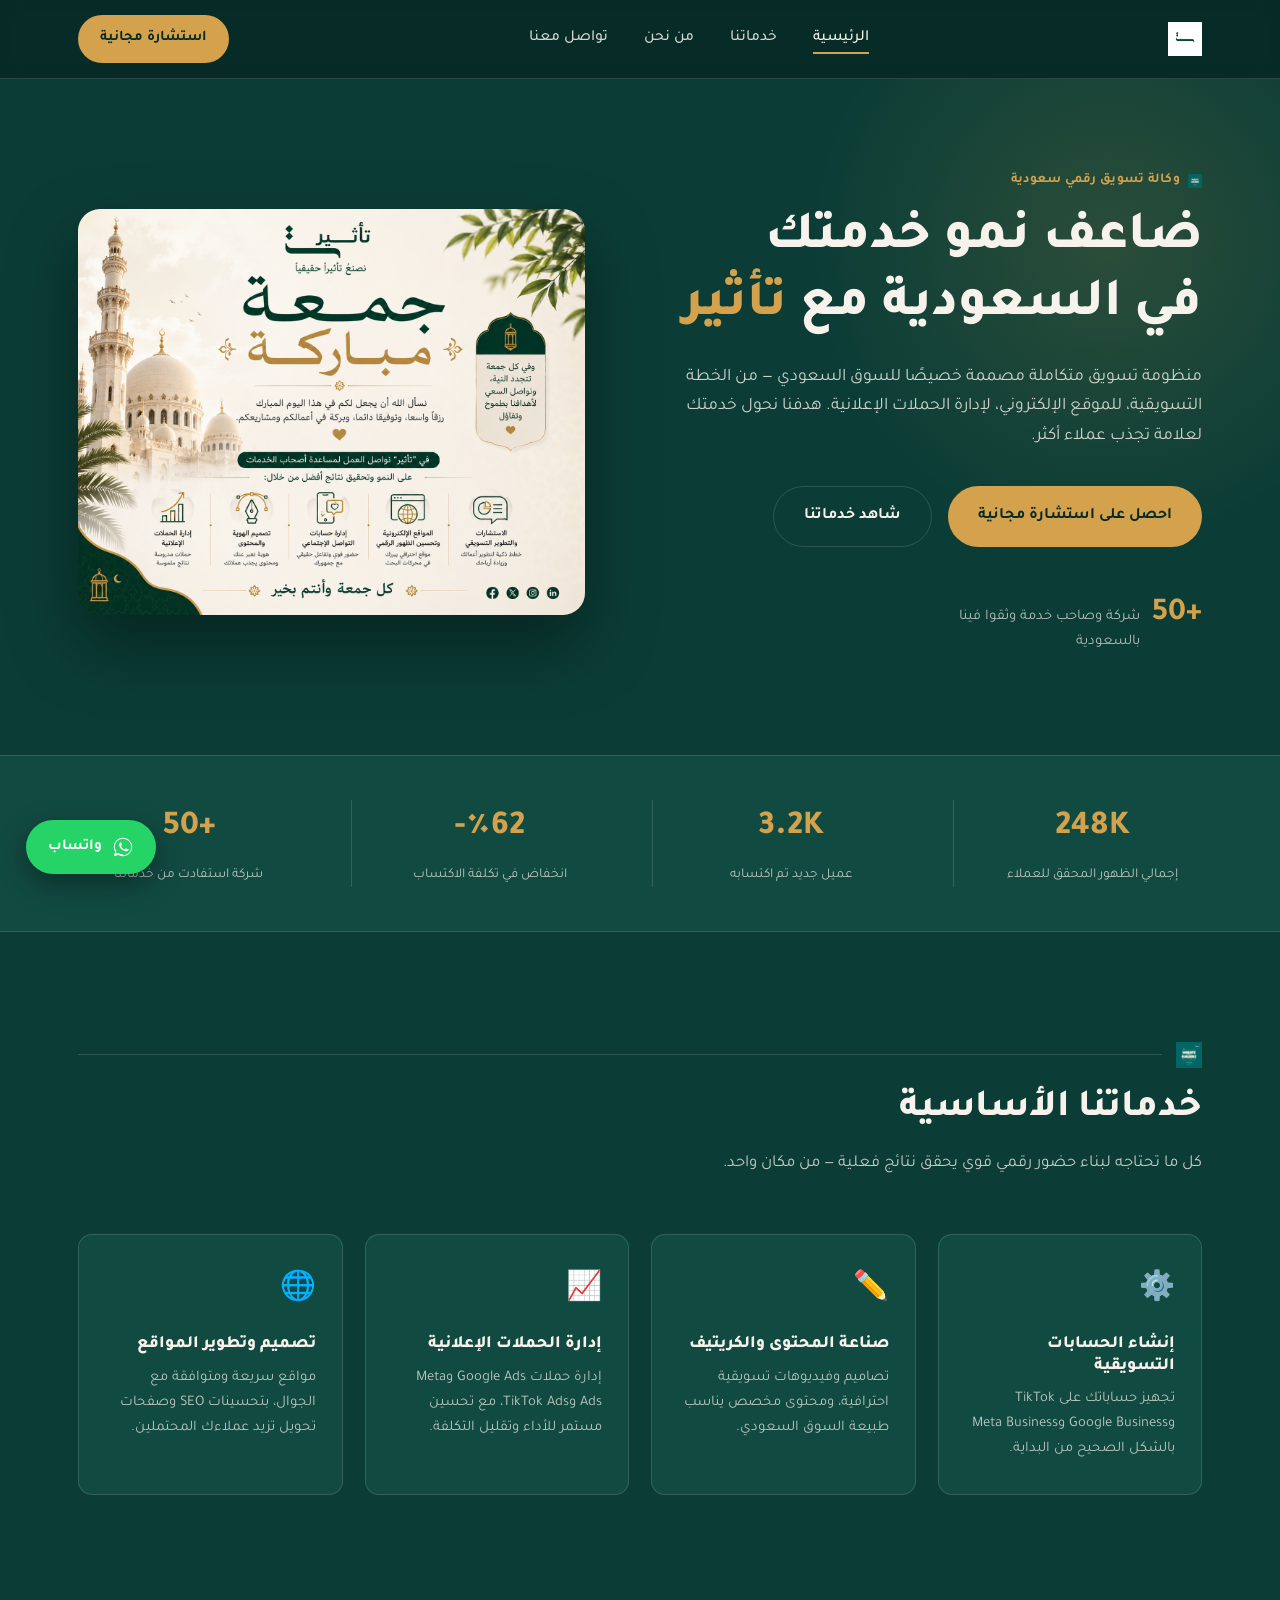
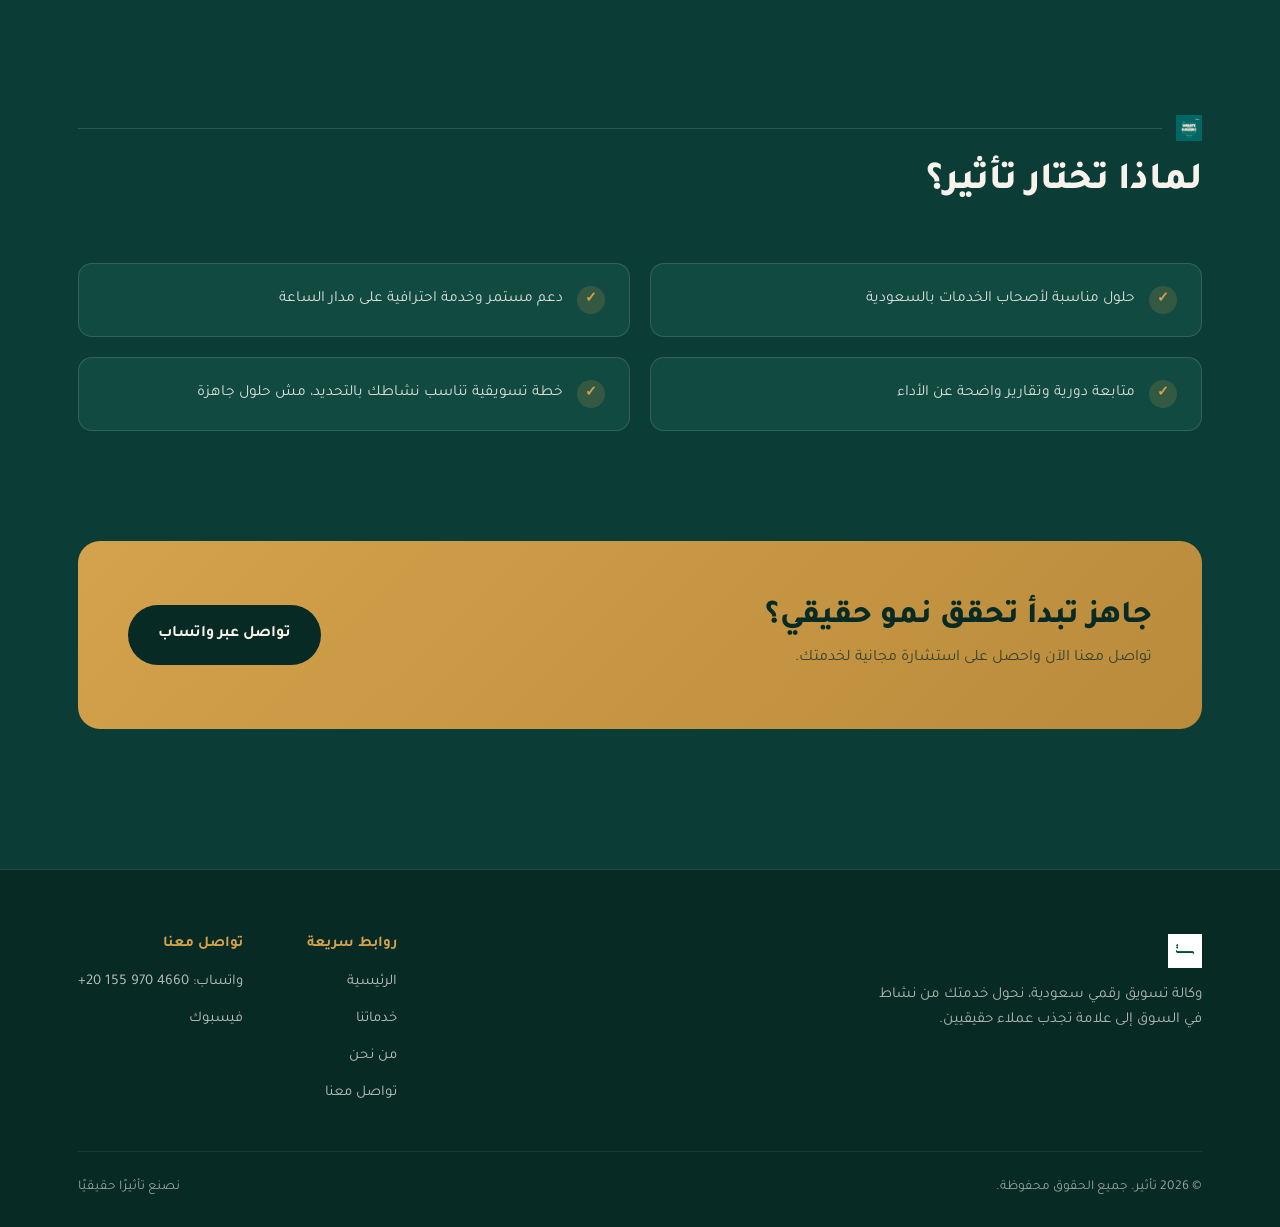
==== index.html @ dce008f6 "Initial website" ====
<!DOCTYPE html>
<html lang="ar" dir="rtl">
<head>
<meta charset="UTF-8">
<meta name="viewport" content="width=device-width, initial-scale=1.0">
<title>تأثير | وكالة تسويق رقمي في السعودية</title>
<meta name="description" content="تأثير وكالة تسويق رقمي ساعدت أكثر من 50 شركة في السعودية على الوصول لعملاء جدد وتحقيق نمو حقيقي من خلال التسويق الرقمي.">
<link rel="stylesheet" href="css/style.css">
<link rel="stylesheet" href="css/home.css">
</head>
<body>

<header class="site-header">
  <div class="wrap">
    <a href="index.html" class="brand">
      <img src="images/logo.png" alt="تأثير">
    </a>
    <nav class="main-nav">
      <ul>
        <li><a href="index.html" class="active">الرئيسية</a></li>
        <li><a href="services.html">خدماتنا</a></li>
        <li><a href="about.html">من نحن</a></li>
        <li><a href="contact.html">تواصل معنا</a></li>
      </ul>
    </nav>
    <a href="https://wa.me/201559704660" class="nav-cta" target="_blank" rel="noopener">
      استشارة مجانية
    </a>
    <button class="nav-toggle" aria-label="فتح القائمة">☰</button>
  </div>
</header>

<!-- ===================== HERO ===================== -->
<section class="hero">
  <div class="wrap hero-grid">
    <div class="hero-copy">
      <div class="eyebrow">
        <img src="images/mark.png" class="mark" alt="">
        وكالة تسويق رقمي سعودية
      </div>
      <h1>ضاعف نمو خدمتك<br>في السعودية مع <span class="accent">تأثير</span></h1>
      <p class="hero-sub">
        منظومة تسويق متكاملة مصممة خصيصًا للسوق السعودي — من الخطة التسويقية، للموقع الإلكتروني، لإدارة الحملات الإعلانية. هدفنا نحول خدمتك لعلامة تجذب عملاء أكثر.
      </p>
      <div class="hero-actions">
        <a href="https://wa.me/201559704660" class="btn btn-primary" target="_blank" rel="noopener">
          احصل على استشارة مجانية
        </a>
        <a href="services.html" class="btn btn-ghost">شاهد خدماتنا</a>
      </div>
      <div class="hero-trust">
        <strong>+50</strong>
        <span>شركة وصاحب خدمة وثقوا فينا بالسعودية</span>
      </div>
    </div>
    <div class="hero-visual">
      <img src="images/hero.png" alt="نتائج حملات تأثير التسويقية">
    </div>
  </div>
</section>

<!-- ===================== STATS STRIP ===================== -->
<section class="stats-strip">
  <div class="wrap stats-grid">
    <div class="stat">
      <span class="stat-num">248K</span>
      <span class="stat-label">إجمالي الظهور المحقق للعملاء</span>
    </div>
    <div class="stat">
      <span class="stat-num">3.2K</span>
      <span class="stat-label">عميل جديد تم اكتسابه</span>
    </div>
    <div class="stat">
      <span class="stat-num">٪62-</span>
      <span class="stat-label">انخفاض في تكلفة الاكتساب</span>
    </div>
    <div class="stat">
      <span class="stat-num">+50</span>
      <span class="stat-label">شركة استفادت من خدماتنا</span>
    </div>
  </div>
</section>

<!-- ===================== SERVICES ===================== -->
<section class="section services-section">
  <div class="wrap">
    <div class="mark-divider">
      <img src="images/mark.png" class="mark-icon" alt="">
      <span class="line"></span>
    </div>
    <div class="section-head">
      <h2>خدماتنا الأساسية</h2>
      <p>كل ما تحتاجه لبناء حضور رقمي قوي يحقق نتائج فعلية — من مكان واحد.</p>
    </div>

    <div class="services-grid">
      <article class="service-card">
        <div class="service-icon">⚙️</div>
        <h3>إنشاء الحسابات التسويقية</h3>
        <p>تجهيز حساباتك على TikTok وGoogle Business وMeta Business بالشكل الصحيح من البداية.</p>
      </article>

      <article class="service-card">
        <div class="service-icon">✏️</div>
        <h3>صناعة المحتوى والكريتيف</h3>
        <p>تصاميم وفيديوهات تسويقية احترافية، ومحتوى مخصص يناسب طبيعة السوق السعودي.</p>
      </article>

      <article class="service-card">
        <div class="service-icon">📈</div>
        <h3>إدارة الحملات الإعلانية</h3>
        <p>إدارة حملات Google Ads وMeta Ads وTikTok Ads، مع تحسين مستمر للأداء وتقليل التكلفة.</p>
      </article>

      <article class="service-card">
        <div class="service-icon">🌐</div>
        <h3>تصميم وتطوير المواقع</h3>
        <p>مواقع سريعة ومتوافقة مع الجوال، بتحسينات SEO وصفحات تحويل تزيد عملاءك المحتملين.</p>
      </article>
    </div>
  </div>
</section>

<!-- ===================== WHY US ===================== -->
<section class="section why-section">
  <div class="wrap">
    <div class="mark-divider">
      <img src="images/mark.png" class="mark-icon" alt="">
      <span class="line"></span>
    </div>
    <div class="section-head">
      <h2>لماذا تختار تأثير؟</h2>
    </div>
    <div class="why-grid">
      <div class="why-item">
        <span class="why-check">✓</span>
        <p>حلول مناسبة لأصحاب الخدمات بالسعودية</p>
      </div>
      <div class="why-item">
        <span class="why-check">✓</span>
        <p>دعم مستمر وخدمة احترافية على مدار الساعة</p>
      </div>
      <div class="why-item">
        <span class="why-check">✓</span>
        <p>متابعة دورية وتقارير واضحة عن الأداء</p>
      </div>
      <div class="why-item">
        <span class="why-check">✓</span>
        <p>خطة تسويقية تناسب نشاطك بالتحديد، مش حلول جاهزة</p>
      </div>
    </div>
  </div>
</section>

<!-- ===================== CTA BAND ===================== -->
<section class="cta-band">
  <div class="wrap cta-band-inner">
    <div>
      <h2>جاهز تبدأ تحقق نمو حقيقي؟</h2>
      <p>تواصل معنا الآن واحصل على استشارة مجانية لخدمتك.</p>
    </div>
    <a href="https://wa.me/201559704660" class="btn btn-primary" target="_blank" rel="noopener">
      تواصل عبر واتساب
    </a>
  </div>
</section>

<footer class="site-footer">
  <div class="wrap">
    <div class="footer-top">
      <div class="footer-brand">
        <a href="index.html" class="brand"><img src="images/logo.png" alt="تأثير"></a>
        <p>وكالة تسويق رقمي سعودية، نحول خدمتك من نشاط في السوق إلى علامة تجذب عملاء حقيقيين.</p>
      </div>
      <div class="footer-links">
        <div class="footer-col">
          <h4>روابط سريعة</h4>
          <ul>
            <li><a href="index.html">الرئيسية</a></li>
            <li><a href="services.html">خدماتنا</a></li>
            <li><a href="about.html">من نحن</a></li>
            <li><a href="contact.html">تواصل معنا</a></li>
          </ul>
        </div>
        <div class="footer-col">
          <h4>تواصل معنا</h4>
          <ul>
            <li><a href="https://wa.me/201559704660" target="_blank" rel="noopener">واتساب: 4660 970 155 20+</a></li>
            <li><a href="https://www.facebook.com/taathier4marketing" target="_blank" rel="noopener">فيسبوك</a></li>
          </ul>
        </div>
      </div>
    </div>
    <div class="footer-bottom">
      <span>© 2026 تأثير. جميع الحقوق محفوظة.</span>
      <span>نصنع تأثيرًا حقيقيًا</span>
    </div>
  </div>
</footer>

<a href="https://wa.me/201559704660" class="wa-float" target="_blank" rel="noopener" aria-label="تواصل عبر واتساب">
  <svg viewBox="0 0 24 24" fill="currentColor"><path d="M17.5 14.4c-.3-.1-1.7-.8-1.9-.9-.3-.1-.4-.1-.6.1-.2.3-.7.9-.8 1-.2.2-.3.2-.5.1-.3-.1-1.2-.4-2.2-1.3-.8-.7-1.4-1.6-1.6-1.9-.2-.3 0-.5.1-.6.1-.1.3-.3.4-.5.1-.1.2-.3.3-.4.1-.2 0-.3 0-.5C11 9.3 10.5 8 10.3 7.6c-.2-.4-.4-.4-.6-.4h-.5c-.2 0-.5.1-.7.3-.2.3-.9.9-.9 2.1 0 1.2.9 2.4 1 2.6.1.2 1.8 2.8 4.4 3.8.6.3 1.1.4 1.5.5.6.2 1.2.2 1.6.1.5-.1 1.7-.7 1.9-1.3.2-.6.2-1.1.2-1.2-.1-.1-.2-.2-.5-.3z"/><path d="M12 2C6.5 2 2 6.5 2 12c0 1.9.5 3.6 1.4 5.2L2 22l4.9-1.3c1.5.8 3.2 1.3 5.1 1.3 5.5 0 10-4.5 10-10S17.5 2 12 2zm0 18c-1.7 0-3.3-.5-4.6-1.3l-.3-.2-3.3.9.9-3.2-.2-.3C3.6 14.6 3 13.3 3 12c0-5 4-9 9-9s9 4 9 9-4 9-9 9z"/></svg>
  واتساب
</a>

<script src="js/main.js"></script>
</body>
</html>
---- css/style.css ----
/* ==========================================================================
   تأثير — Design Tokens
   ========================================================================== */

@import url('https://fonts.googleapis.com/css2?family=Tajawal:wght@400;500;700;800&family=Markazi+Text:wght@500;700&display=swap');

:root {
  /* Color */
  --teal-deep:   #0B3D36;   /* primary background */
  --teal-black:  #082A25;   /* deepest contrast / footer */
  --teal-mid:    #114A41;   /* card surface on dark */
  --cream:       #F0E6D8;   /* light surface, logo card */
  --cream-text:  #F7F3EC;   /* body text on dark */
  --gold:        #D4A24C;   /* accent, CTAs, highlights */
  --gold-dim:    #B98B3B;   /* gold hover/active */
  --ink:         #0B3D36;   /* body text on light */
  --line:        rgba(247, 243, 236, 0.14);

  /* Type */
  --font-display: 'Tajawal', sans-serif;
  --font-body: 'Tajawal', sans-serif;

  /* Layout */
  --max-w: 1180px;
  --radius: 14px;
  --radius-lg: 22px;
}

* { box-sizing: border-box; }

html {
  scroll-behavior: smooth;
}

@media (prefers-reduced-motion: reduce) {
  html { scroll-behavior: auto; }
  * { animation-duration: 0.01ms !important; animation-iteration-count: 1 !important; transition-duration: 0.01ms !important; }
}

body {
  margin: 0;
  font-family: var(--font-body);
  background: var(--teal-deep);
  color: var(--cream-text);
  direction: rtl;
  text-align: right;
  line-height: 1.7;
  -webkit-font-smoothing: antialiased;
}

img { max-width: 100%; display: block; }
a { color: inherit; text-decoration: none; }
ul { margin: 0; padding: 0; list-style: none; }

:focus-visible {
  outline: 2px solid var(--gold);
  outline-offset: 3px;
}

.wrap {
  max-width: var(--max-w);
  margin: 0 auto;
  padding: 0 28px;
}

h1, h2, h3, h4 {
  font-family: var(--font-display);
  font-weight: 800;
  margin: 0;
  line-height: 1.25;
}

p { margin: 0; }

.eyebrow {
  display: inline-flex;
  align-items: center;
  gap: 8px;
  font-size: 0.85rem;
  font-weight: 700;
  color: var(--gold);
  letter-spacing: 0.02em;
  margin-bottom: 14px;
}

.eyebrow .mark { width: 14px; height: 14px; opacity: 0.9; }

/* ==========================================================================
   Brand mark motif — used as recurring divider / accent (from logo)
   ========================================================================== */

.mark-divider {
  display: flex;
  align-items: center;
  gap: 14px;
  margin: 0 0 18px;
}

.mark-divider .mark-icon {
  width: 26px;
  height: auto;
  flex-shrink: 0;
}

.mark-divider .line {
  flex: 1;
  height: 1px;
  background: var(--line);
}

/* ==========================================================================
   Header / Nav
   ========================================================================== */

.site-header {
  position: sticky;
  top: 0;
  z-index: 100;
  background: rgba(8, 42, 37, 0.92);
  backdrop-filter: blur(10px);
  border-bottom: 1px solid var(--line);
}

.site-header .wrap {
  display: flex;
  align-items: center;
  justify-content: space-between;
  height: 78px;
}

.brand {
  display: flex;
  align-items: center;
  gap: 10px;
  font-weight: 800;
  font-size: 1.15rem;
}

.brand img { height: 34px; width: auto; }

.main-nav ul {
  display: flex;
  align-items: center;
  gap: 36px;
}

.main-nav a {
  font-weight: 500;
  font-size: 0.97rem;
  color: var(--cream-text);
  opacity: 0.85;
  transition: opacity 0.2s ease;
  position: relative;
  padding: 6px 0;
}

.main-nav a:hover { opacity: 1; }

.main-nav a.active { opacity: 1; }
.main-nav a.active::after {
  content: '';
  position: absolute;
  bottom: -2px;
  right: 0;
  left: 0;
  height: 2px;
  background: var(--gold);
}

.nav-cta {
  display: inline-flex;
  align-items: center;
  gap: 8px;
  background: var(--gold);
  color: var(--teal-black);
  font-weight: 700;
  font-size: 0.92rem;
  padding: 11px 22px;
  border-radius: 100px;
  transition: background 0.2s ease, transform 0.2s ease;
}

.nav-cta:hover { background: var(--cream); transform: translateY(-1px); }

.nav-toggle {
  display: none;
  background: none;
  border: none;
  color: var(--cream-text);
  font-size: 1.6rem;
  cursor: pointer;
}

/* ==========================================================================
   Buttons
   ========================================================================== */

.btn {
  display: inline-flex;
  align-items: center;
  gap: 10px;
  font-weight: 700;
  font-size: 1rem;
  padding: 16px 30px;
  border-radius: 100px;
  transition: background 0.2s ease, transform 0.2s ease, box-shadow 0.2s ease;
  border: none;
  cursor: pointer;
}

.btn-primary {
  background: var(--gold);
  color: var(--teal-black);
}
.btn-primary:hover {
  background: var(--cream);
  transform: translateY(-2px);
  box-shadow: 0 12px 28px rgba(212, 162, 76, 0.25);
}

.btn-ghost {
  background: transparent;
  color: var(--cream-text);
  border: 1.5px solid var(--line);
}
.btn-ghost:hover {
  border-color: var(--gold);
  color: var(--gold);
}

/* ==========================================================================
   Footer
   ========================================================================== */

.site-footer {
  background: var(--teal-black);
  border-top: 1px solid var(--line);
  padding: 64px 0 28px;
  margin-top: 140px;
}

.footer-top {
  display: flex;
  justify-content: space-between;
  gap: 48px;
  padding-bottom: 44px;
  flex-wrap: wrap;
}

.footer-brand { max-width: 340px; }
.footer-brand .brand { margin-bottom: 14px; }
.footer-brand p { opacity: 0.7; font-size: 0.95rem; }

.footer-links {
  display: flex;
  gap: 64px;
  flex-wrap: wrap;
}

.footer-col h4 {
  font-size: 0.95rem;
  color: var(--gold);
  margin-bottom: 16px;
  font-weight: 700;
}

.footer-col ul { display: flex; flex-direction: column; gap: 10px; }
.footer-col a { opacity: 0.75; font-size: 0.93rem; transition: opacity 0.2s; }
.footer-col a:hover { opacity: 1; color: var(--gold); }

.footer-bottom {
  border-top: 1px solid var(--line);
  padding-top: 24px;
  display: flex;
  justify-content: space-between;
  align-items: center;
  flex-wrap: wrap;
  gap: 12px;
  font-size: 0.85rem;
  opacity: 0.6;
}

/* ==========================================================================
   WhatsApp Floating Button
   ========================================================================== */

.wa-float {
  position: fixed;
  bottom: 26px;
  left: 26px;
  z-index: 200;
  display: flex;
  align-items: center;
  gap: 10px;
  background: #25D366;
  color: #fff;
  padding: 14px 22px;
  border-radius: 100px;
  font-weight: 700;
  font-size: 0.95rem;
  box-shadow: 0 10px 28px rgba(0,0,0,0.35);
  transition: transform 0.2s ease;
}
.wa-float:hover { transform: translateY(-3px); }
.wa-float svg { width: 22px; height: 22px; flex-shrink: 0; }

/* ==========================================================================
   Section utility
   ========================================================================== */

.section {
  padding: 110px 0;
}

.section-head {
  max-width: 640px;
  margin-bottom: 56px;
}

.section-head h2 {
  font-size: clamp(1.8rem, 3vw, 2.5rem);
  margin-bottom: 16px;
}

.section-head p {
  font-size: 1.05rem;
  opacity: 0.78;
}

@media (max-width: 880px) {
  .main-nav { display: none; }
  .main-nav.open {
    display: block;
    position: absolute;
    top: 78px;
    right: 0;
    left: 0;
    background: var(--teal-black);
    border-bottom: 1px solid var(--line);
    padding: 20px 28px 28px;
  }
  .main-nav.open ul { flex-direction: column; align-items: flex-start; gap: 18px; }
  .nav-toggle { display: block; }
  .nav-cta { display: none; }
  .section { padding: 72px 0; }
  .footer-top { flex-direction: column; }
}
---- css/home.css ----
/* ==========================================================================
   Homepage
   ========================================================================== */

.hero {
  position: relative;
  padding: 90px 0 100px;
  overflow: hidden;
}

.hero::before {
  content: '';
  position: absolute;
  inset: -20% -10% auto auto;
  width: 600px;
  height: 600px;
  background: radial-gradient(circle, rgba(212,162,76,0.16) 0%, transparent 70%);
  pointer-events: none;
}

.hero-grid {
  display: grid;
  grid-template-columns: 1.05fr 0.95fr;
  gap: 56px;
  align-items: center;
  position: relative;
}

.hero-copy h1 {
  font-size: clamp(2.3rem, 4.2vw, 3.4rem);
  margin-bottom: 22px;
}

.hero-copy h1 .accent { color: var(--gold); }

.hero-sub {
  font-size: 1.1rem;
  opacity: 0.82;
  max-width: 540px;
  margin-bottom: 34px;
}

.hero-actions {
  display: flex;
  gap: 16px;
  flex-wrap: wrap;
  margin-bottom: 40px;
}

.hero-trust {
  display: flex;
  align-items: baseline;
  gap: 12px;
}

.hero-trust strong {
  font-family: var(--font-display);
  font-size: 2rem;
  color: var(--gold);
}

.hero-trust span {
  font-size: 0.92rem;
  opacity: 0.7;
  max-width: 220px;
}

.hero-visual {
  position: relative;
}

.hero-visual img {
  border-radius: var(--radius-lg);
  box-shadow: 0 30px 70px rgba(0,0,0,0.4);
}

/* ===================== Stats Strip ===================== */

.stats-strip {
  background: var(--teal-mid);
  border-top: 1px solid var(--line);
  border-bottom: 1px solid var(--line);
}

.stats-grid {
  display: grid;
  grid-template-columns: repeat(4, 1fr);
  gap: 24px;
  padding: 44px 0;
}

.stat {
  display: flex;
  flex-direction: column;
  gap: 6px;
  text-align: center;
  border-left: 1px solid var(--line);
}

.stat:last-child { border-left: none; }

.stat-num {
  font-family: var(--font-display);
  font-weight: 800;
  font-size: 2.1rem;
  color: var(--gold);
}

.stat-label {
  font-size: 0.85rem;
  opacity: 0.72;
  padding: 0 12px;
}

/* ===================== Services ===================== */

.services-grid {
  display: grid;
  grid-template-columns: repeat(4, 1fr);
  gap: 22px;
}

.service-card {
  background: var(--teal-mid);
  border: 1px solid var(--line);
  border-radius: var(--radius);
  padding: 32px 26px;
  transition: transform 0.25s ease, border-color 0.25s ease;
}

.service-card:hover {
  transform: translateY(-6px);
  border-color: var(--gold);
}

.service-icon {
  font-size: 1.8rem;
  margin-bottom: 18px;
}

.service-card h3 {
  font-size: 1.08rem;
  margin-bottom: 10px;
}

.service-card p {
  font-size: 0.92rem;
  opacity: 0.72;
}

/* ===================== Why Us ===================== */

.why-grid {
  display: grid;
  grid-template-columns: repeat(2, 1fr);
  gap: 20px;
}

.why-item {
  display: flex;
  align-items: flex-start;
  gap: 14px;
  background: var(--teal-mid);
  border: 1px solid var(--line);
  border-radius: var(--radius);
  padding: 22px 24px;
}

.why-check {
  flex-shrink: 0;
  width: 28px;
  height: 28px;
  border-radius: 50%;
  background: rgba(212,162,76,0.18);
  color: var(--gold);
  display: flex;
  align-items: center;
  justify-content: center;
  font-weight: 700;
  font-size: 0.9rem;
}

.why-item p { font-size: 0.97rem; opacity: 0.88; }

/* ===================== CTA Band ===================== */

.cta-band {
  background: linear-gradient(135deg, var(--gold) 0%, var(--gold-dim) 100%);
  border-radius: var(--radius-lg);
  margin: 0 28px;
  max-width: calc(var(--max-w) - 56px);
  margin-inline: auto;
}

.cta-band-inner {
  display: flex;
  align-items: center;
  justify-content: space-between;
  gap: 30px;
  padding: 56px 50px;
  flex-wrap: wrap;
}

.cta-band-inner h2 {
  color: var(--teal-black);
  font-size: clamp(1.5rem, 2.5vw, 2rem);
  margin-bottom: 8px;
}

.cta-band-inner p {
  color: var(--teal-black);
  opacity: 0.75;
  font-size: 1rem;
}

.cta-band .btn-primary {
  background: var(--teal-black);
  color: var(--cream-text);
  flex-shrink: 0;
}
.cta-band .btn-primary:hover {
  background: var(--teal-deep);
  box-shadow: 0 12px 28px rgba(8,42,37,0.3);
}

@media (max-width: 980px) {
  .hero-grid { grid-template-columns: 1fr; }
  .hero-visual { order: -1; }
  .stats-grid { grid-template-columns: repeat(2, 1fr); }
  .stat:nth-child(2) { border-left: none; }
  .services-grid { grid-template-columns: repeat(2, 1fr); }
  .why-grid { grid-template-columns: 1fr; }
  .cta-band-inner { flex-direction: column; text-align: center; padding: 44px 28px; }
}

@media (max-width: 560px) {
  .services-grid { grid-template-columns: 1fr; }
  .stats-grid { grid-template-columns: repeat(2, 1fr); }
}
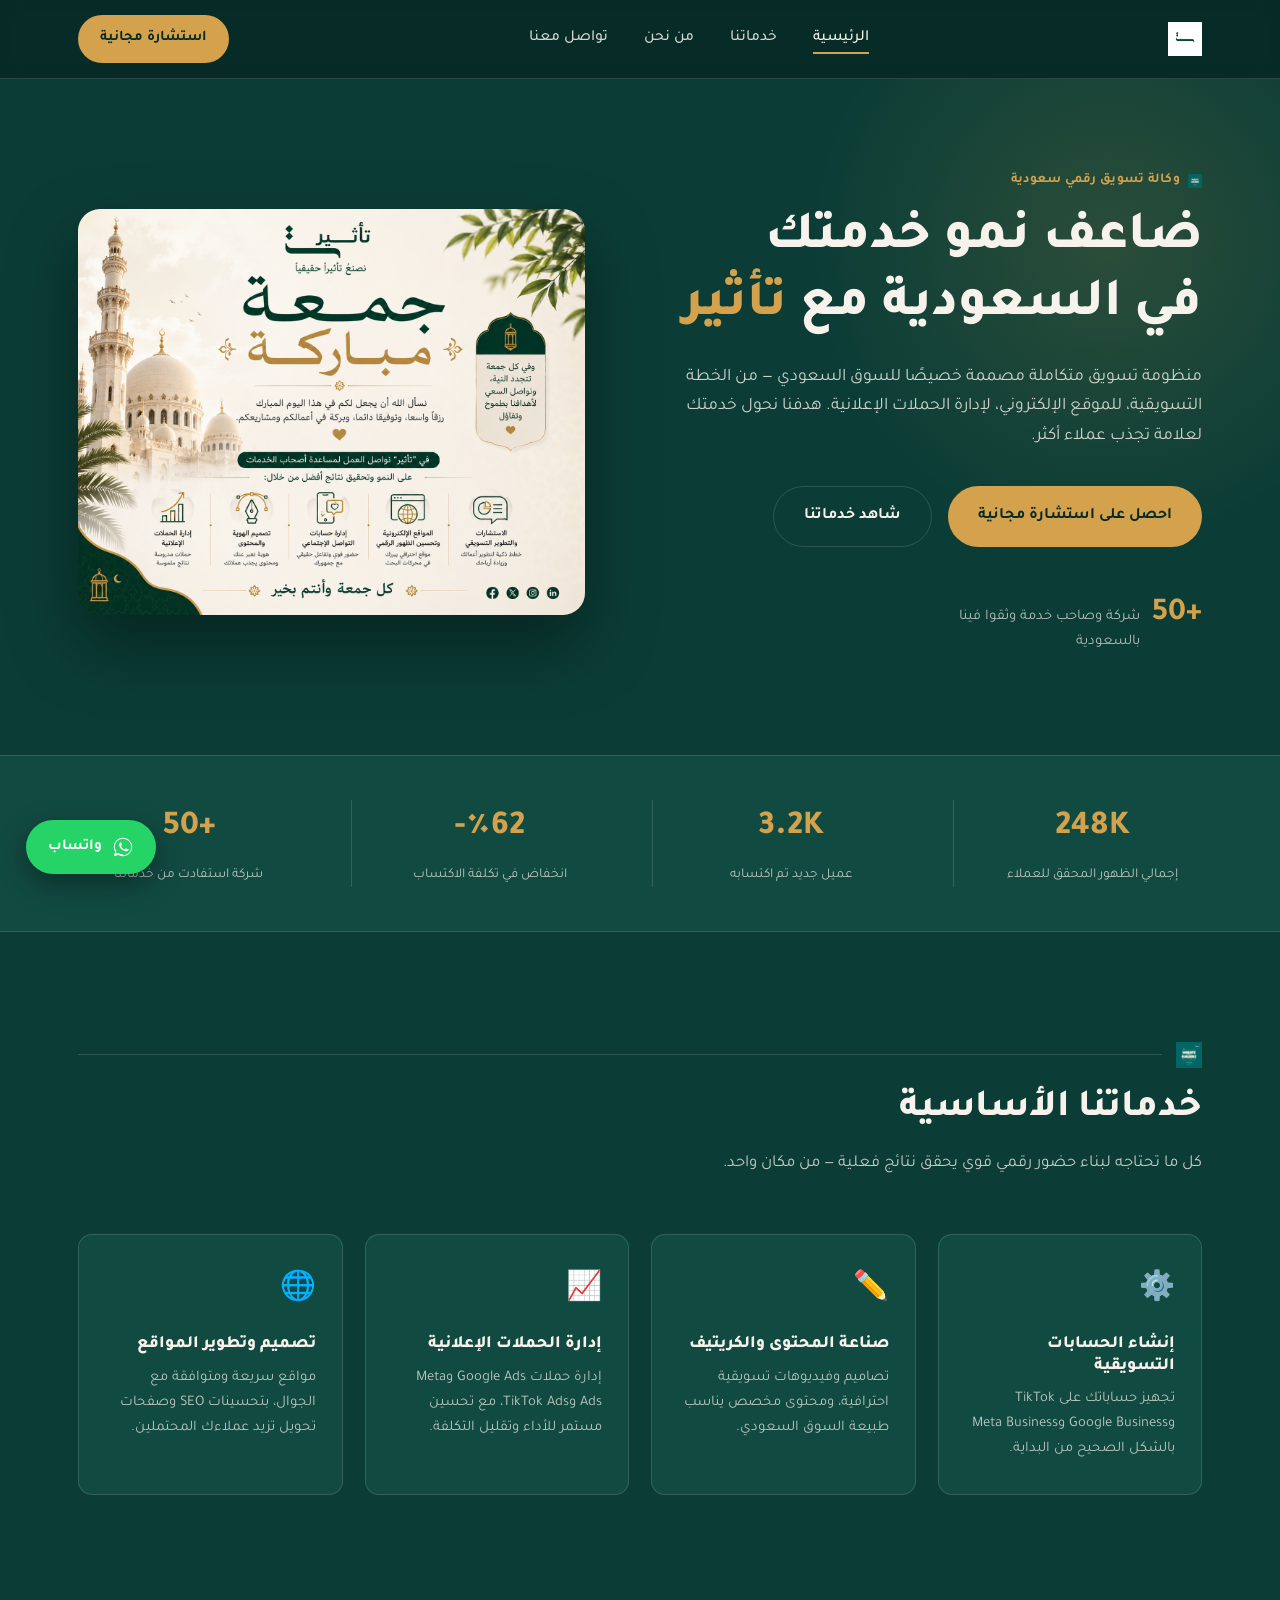
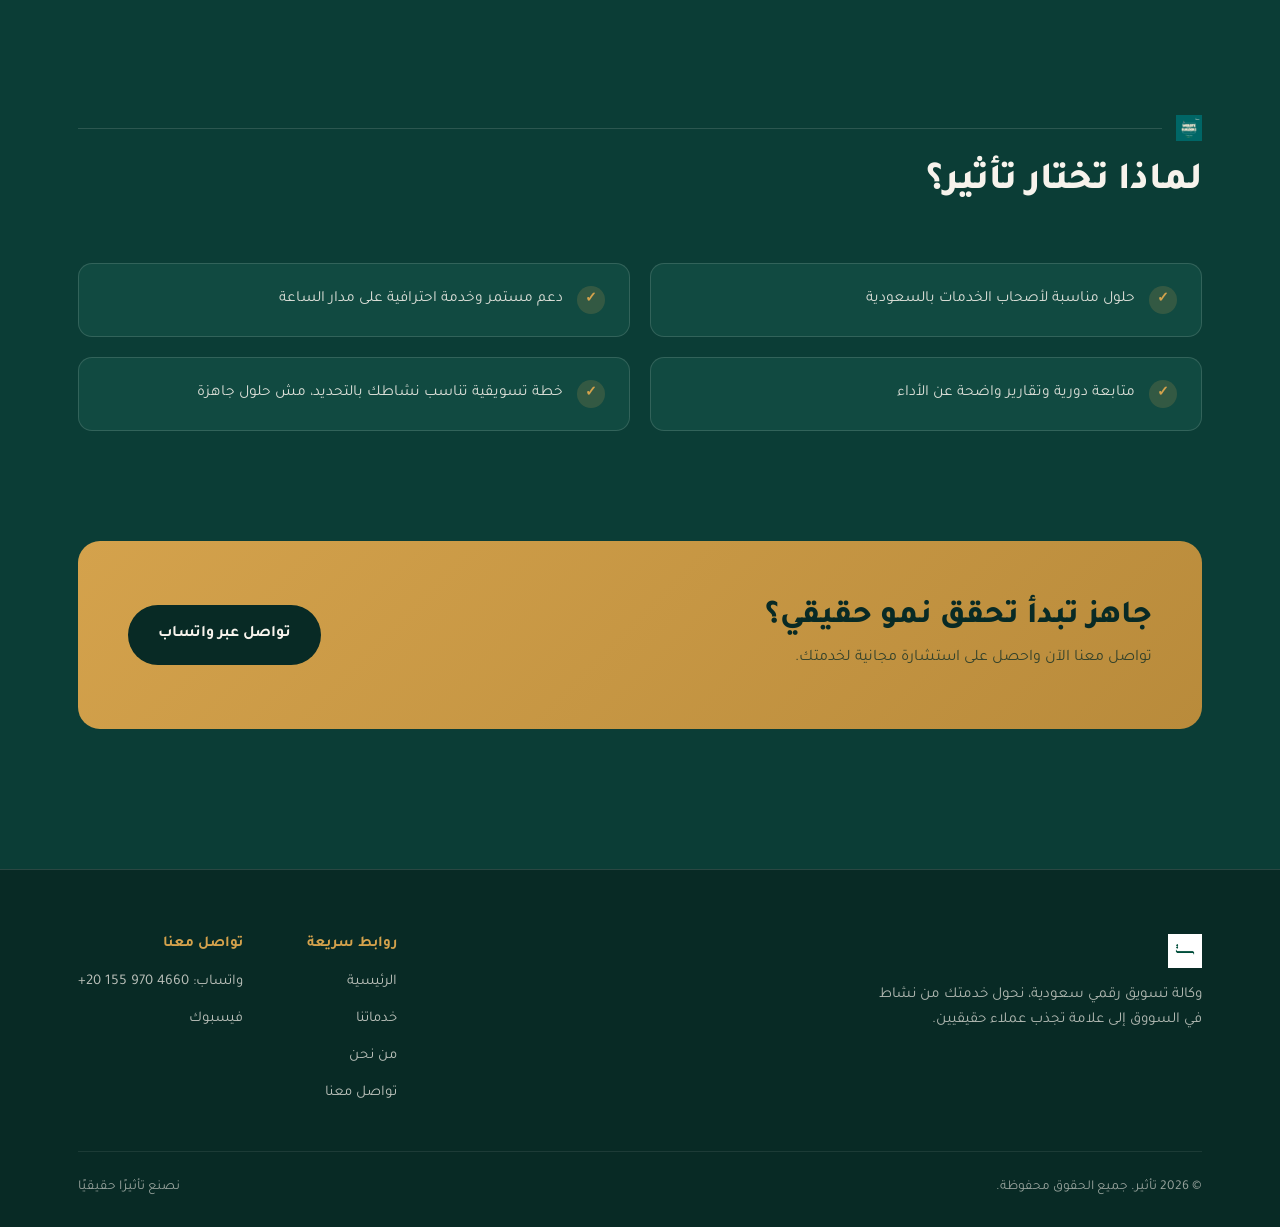
==== commit d835f52e: "." ====
--- a/index.html
+++ b/index.html
@@ -170,7 +170,7 @@
     <div class="footer-top">
       <div class="footer-brand">
         <a href="index.html" class="brand"><img src="images/logo.png" alt="تأثير"></a>
-        <p>وكالة تسويق رقمي سعودية، نحول خدمتك من نشاط في السوق إلى علامة تجذب عملاء حقيقيين.</p>
+        <p>وكالة تسويق رقمي سعودية، نحول خدمتك من نشاط في السووق إلى علامة تجذب عملاء حقيقيين.</p>
       </div>
       <div class="footer-links">
         <div class="footer-col">
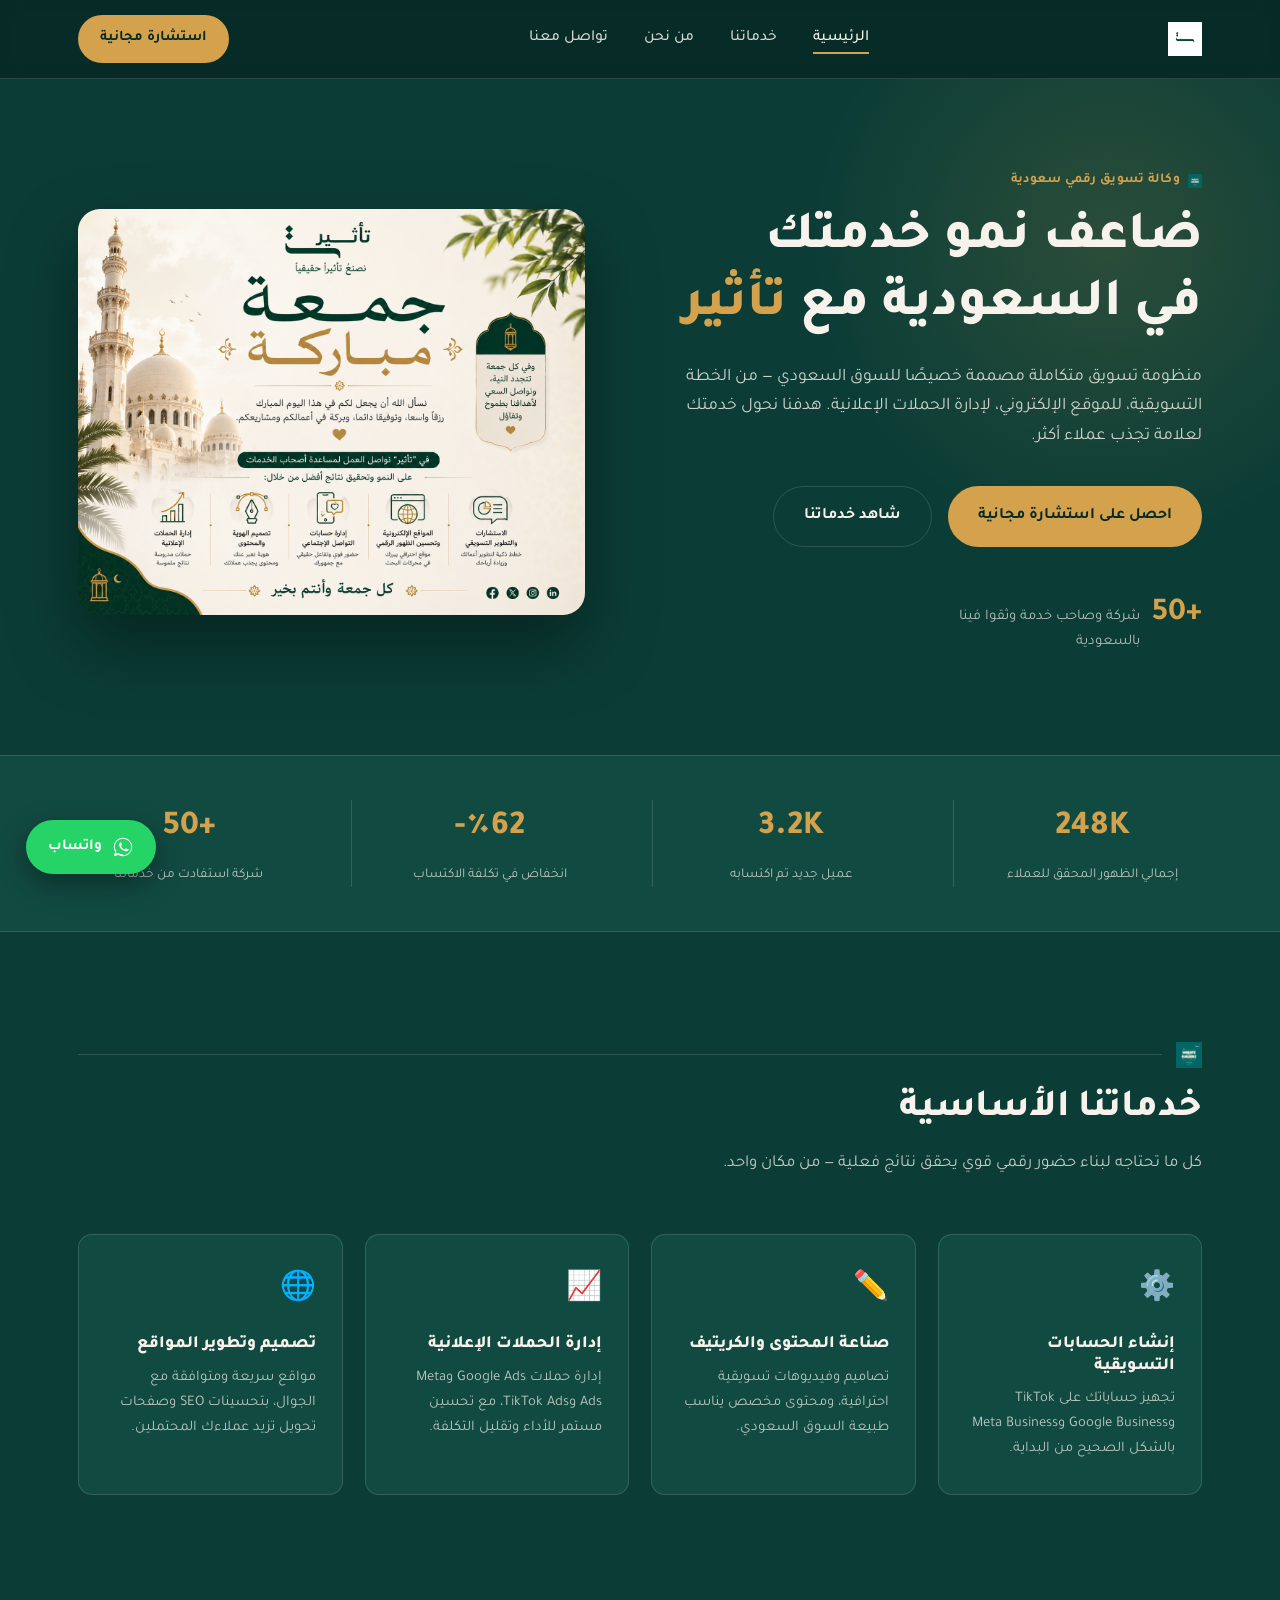
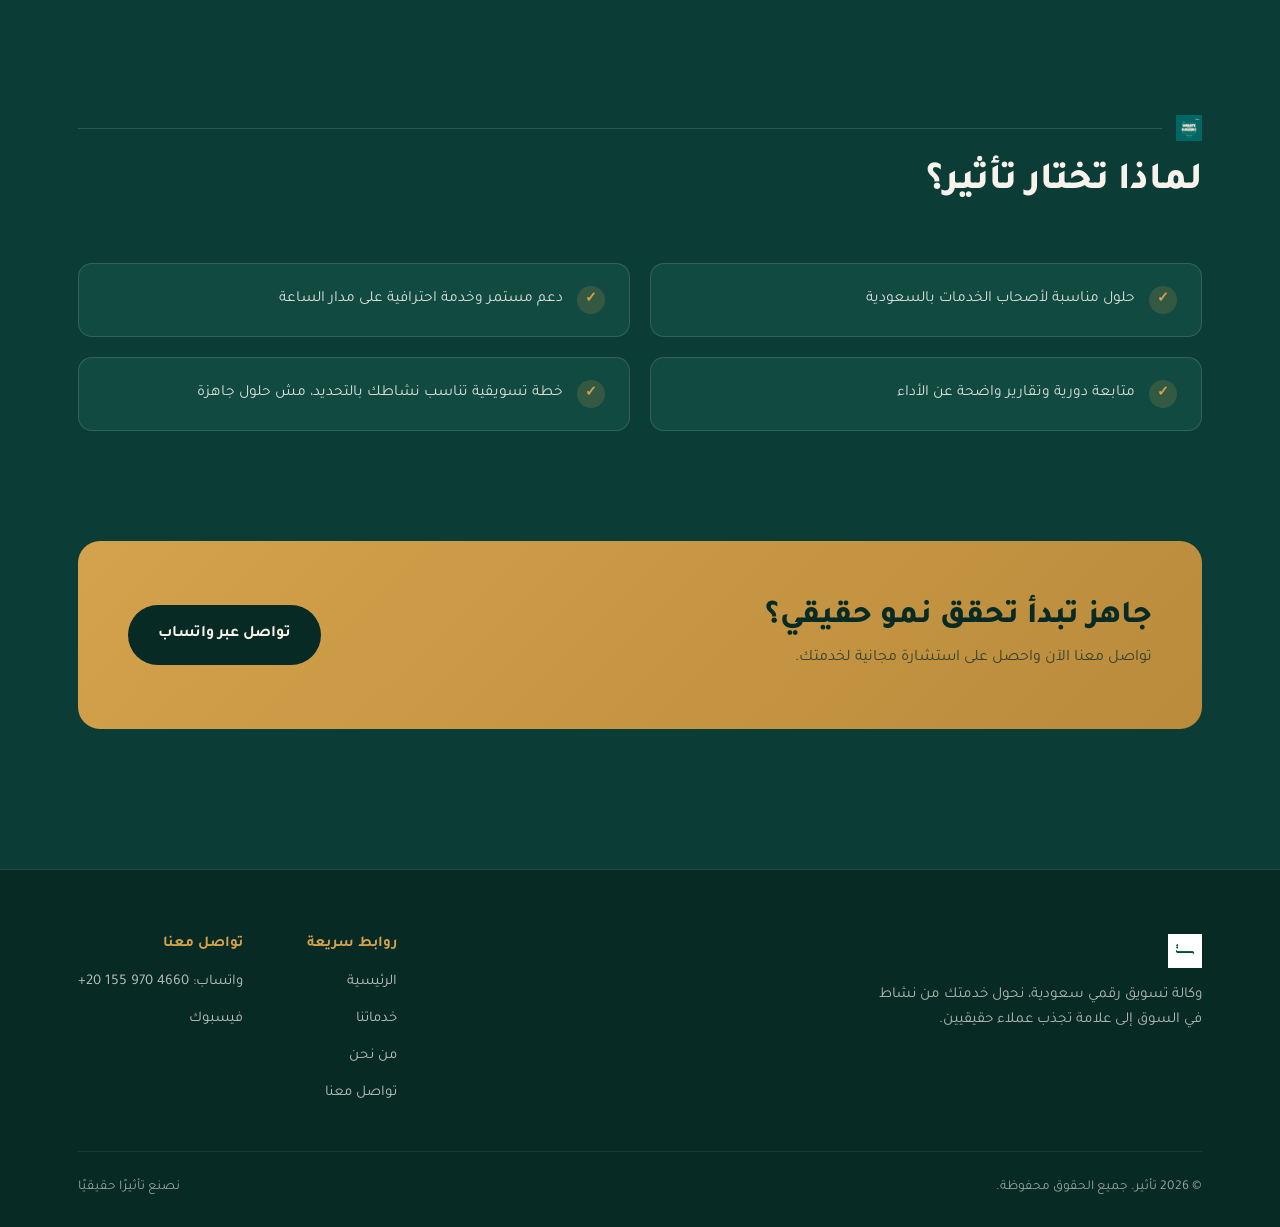
==== commit d6d480a8: "." ====
--- a/index.html
+++ b/index.html
@@ -170,7 +170,7 @@
     <div class="footer-top">
       <div class="footer-brand">
         <a href="index.html" class="brand"><img src="images/logo.png" alt="تأثير"></a>
-        <p>وكالة تسويق رقمي سعودية، نحول خدمتك من نشاط في السووق إلى علامة تجذب عملاء حقيقيين.</p>
+        <p>وكالة تسويق رقمي سعودية، نحول خدمتك من نشاط في السوق إلى علامة تجذب عملاء حقيقيين.</p>
       </div>
       <div class="footer-links">
         <div class="footer-col">
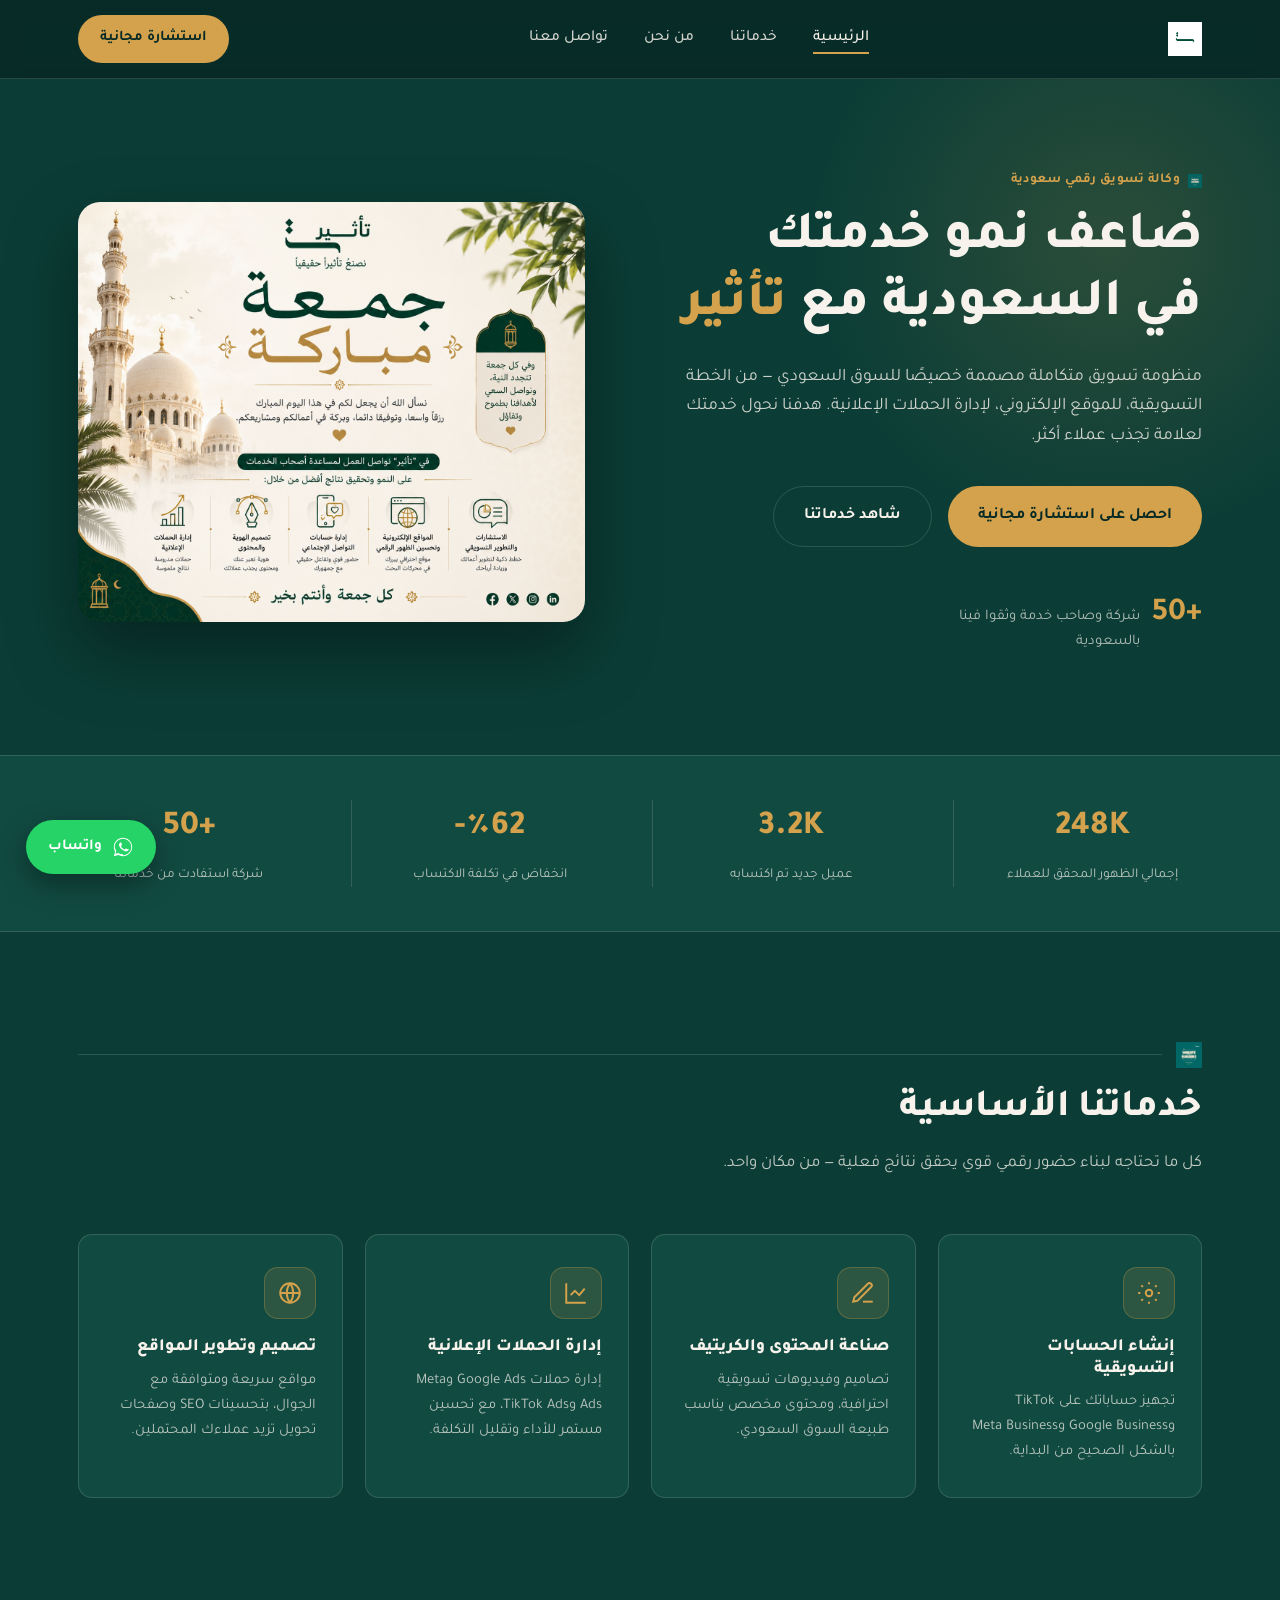
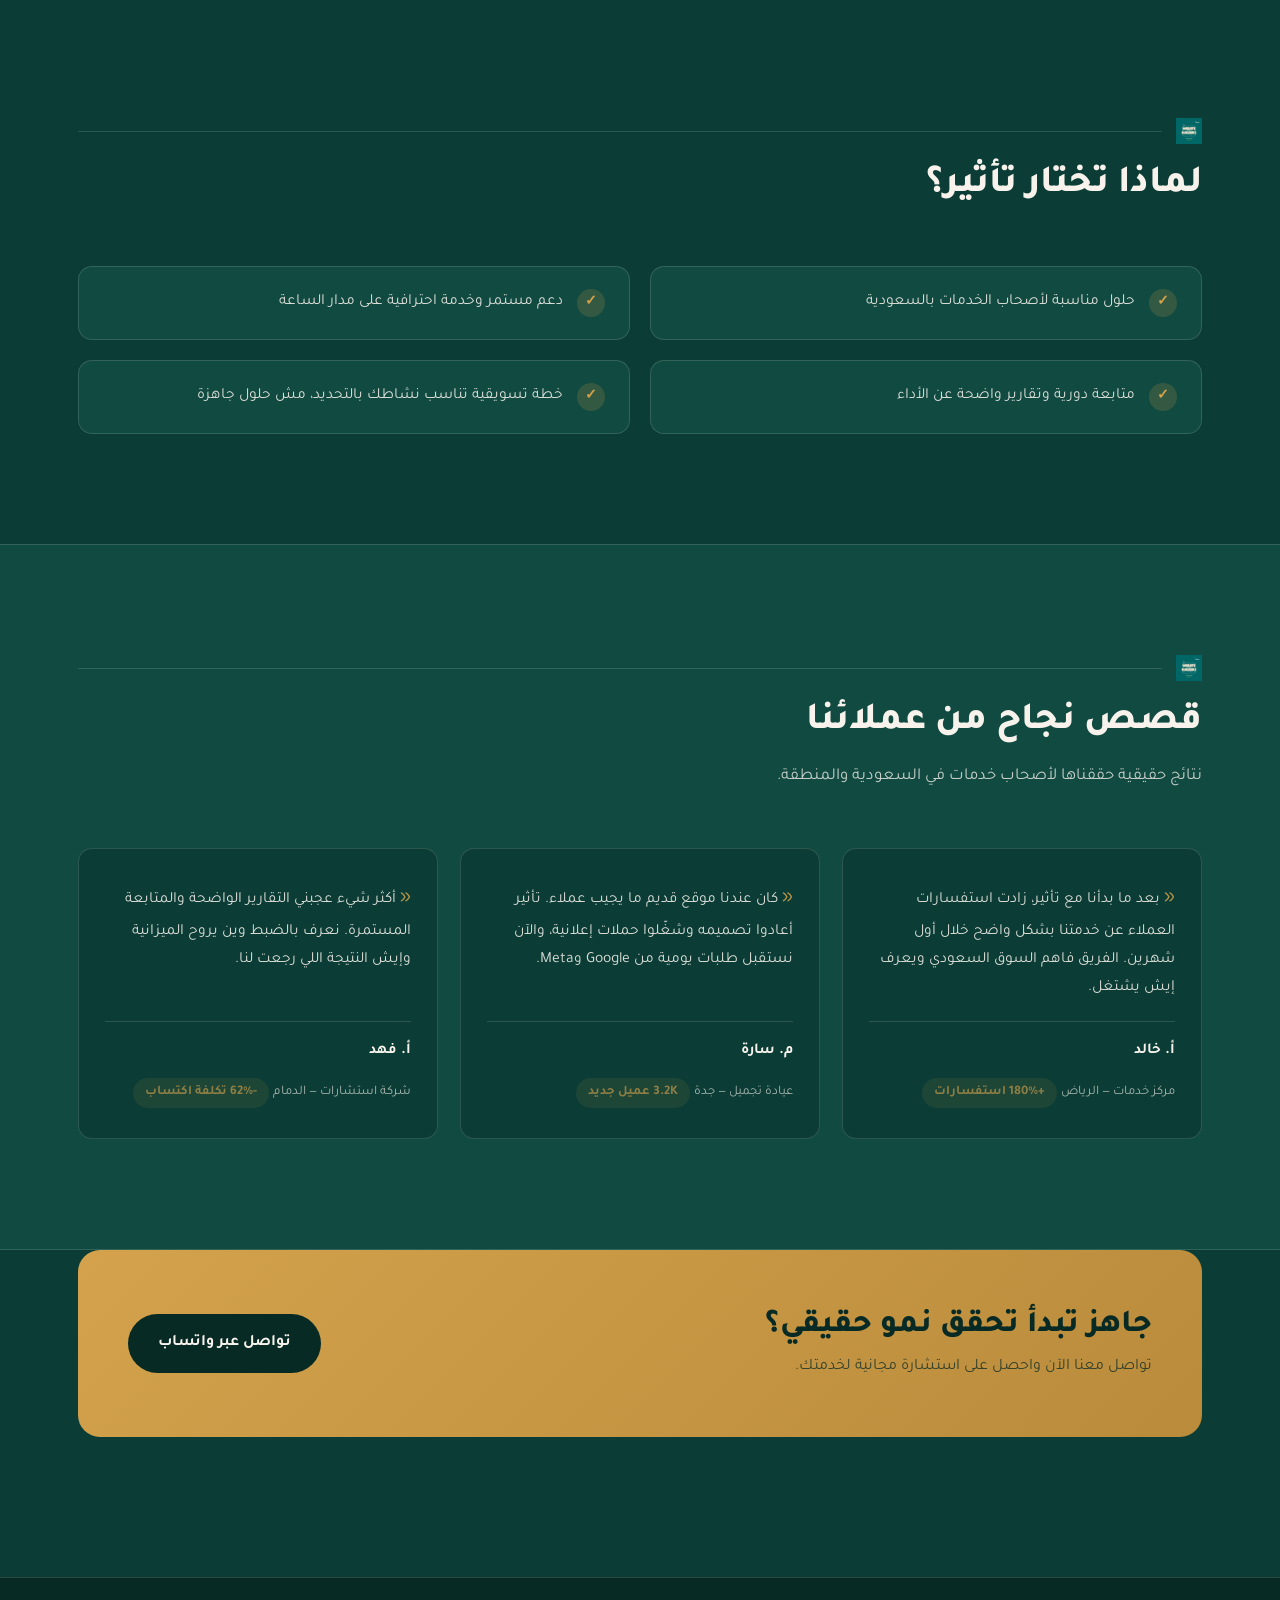
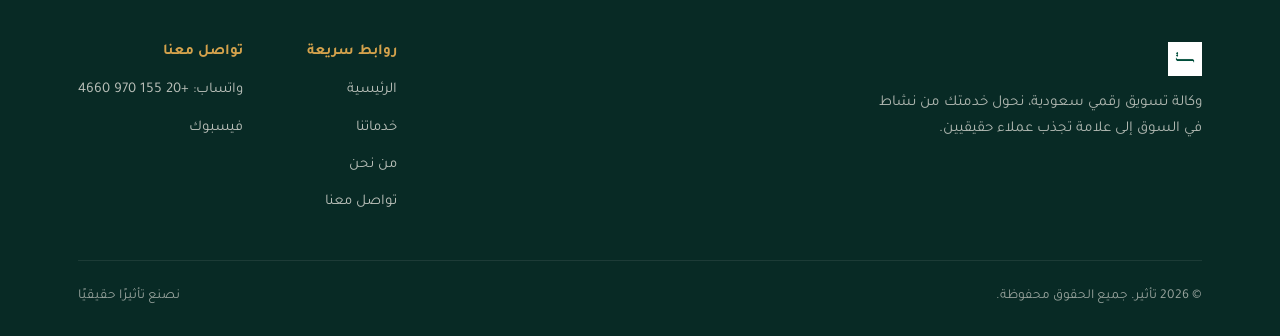
==== commit f261496d: "Enhance site with SEO, testimonials, and UX polish. Add Open Graph meta, structured data, sitemap, c" ====
--- a/index.html
+++ b/index.html
@@ -5,10 +5,38 @@
 <meta name="viewport" content="width=device-width, initial-scale=1.0">
 <title>تأثير | وكالة تسويق رقمي في السعودية</title>
 <meta name="description" content="تأثير وكالة تسويق رقمي ساعدت أكثر من 50 شركة في السعودية على الوصول لعملاء جدد وتحقيق نمو حقيقي من خلال التسويق الرقمي.">
+<link rel="icon" href="images/mark.png" type="image/png">
+<link rel="apple-touch-icon" href="images/logo.png">
+<meta name="theme-color" content="#0B3D36">
+<meta property="og:type" content="website">
+<meta property="og:locale" content="ar_SA">
+<meta property="og:site_name" content="تأثير">
+<meta property="og:title" content="تأثير | وكالة تسويق رقمي في السعودية">
+<meta property="og:description" content="تأثير وكالة تسويق رقمي ساعدت أكثر من 50 شركة في السعودية على الوصول لعملاء جدد وتحقيق نمو حقيقي من خلال التسويق الرقمي.">
+<meta property="og:image" content="https://mohamedsa3d04.github.io/Taathier-Website/images/hero.png">
+<meta property="og:url" content="https://mohamedsa3d04.github.io/Taathier-Website/">
+<meta name="twitter:card" content="summary_large_image">
+<link rel="canonical" href="https://mohamedsa3d04.github.io/Taathier-Website/">
+<script type="application/ld+json">
+{
+  "@context": "https://schema.org",
+  "@type": "ProfessionalService",
+  "name": "تأثير",
+  "description": "وكالة تسويق رقمي سعودية متخصصة في إدارة الحملات الإعلانية وتصميم المواقع وصناعة المحتوى.",
+  "url": "https://mohamedsa3d04.github.io/Taathier-Website/",
+  "logo": "https://mohamedsa3d04.github.io/Taathier-Website/images/logo.png",
+  "image": "https://mohamedsa3d04.github.io/Taathier-Website/images/hero.png",
+  "areaServed": "SA",
+  "telephone": "+20-155-970-4660",
+  "sameAs": ["https://www.facebook.com/taathier4marketing"]
+}
+</script>
 <link rel="stylesheet" href="css/style.css">
 <link rel="stylesheet" href="css/home.css">
 </head>
 <body>
+
+<a href="#main-content" class="skip-link">انتقل إلى المحتوى</a>
 
 <header class="site-header">
   <div class="wrap">
@@ -31,6 +59,7 @@
 </header>
 
 <!-- ===================== HERO ===================== -->
+<main id="main-content">
 <section class="hero">
   <div class="wrap hero-grid">
     <div class="hero-copy">
@@ -54,7 +83,7 @@
       </div>
     </div>
     <div class="hero-visual">
-      <img src="images/hero.png" alt="نتائج حملات تأثير التسويقية">
+      <img src="images/hero.png" alt="نتائج حملات تأثير التسويقية" width="560" height="420" fetchpriority="high">
     </div>
   </div>
 </section>
@@ -95,25 +124,33 @@
 
     <div class="services-grid">
       <article class="service-card">
-        <div class="service-icon">⚙️</div>
+        <div class="service-icon" aria-hidden="true">
+          <svg viewBox="0 0 24 24" fill="none" stroke="currentColor" stroke-width="1.8"><circle cx="12" cy="12" r="3"/><path d="M12 2v2M12 20v2M4.93 4.93l1.41 1.41M17.66 17.66l1.41 1.41M2 12h2M20 12h2M4.93 19.07l1.41-1.41M17.66 6.34l1.41-1.41"/></svg>
+        </div>
         <h3>إنشاء الحسابات التسويقية</h3>
         <p>تجهيز حساباتك على TikTok وGoogle Business وMeta Business بالشكل الصحيح من البداية.</p>
       </article>
 
       <article class="service-card">
-        <div class="service-icon">✏️</div>
+        <div class="service-icon" aria-hidden="true">
+          <svg viewBox="0 0 24 24" fill="none" stroke="currentColor" stroke-width="1.8"><path d="M12 20h9"/><path d="M16.5 3.5a2.1 2.1 0 0 1 3 3L7 19l-4 1 1-4 12.5-12.5z"/></svg>
+        </div>
         <h3>صناعة المحتوى والكريتيف</h3>
         <p>تصاميم وفيديوهات تسويقية احترافية، ومحتوى مخصص يناسب طبيعة السوق السعودي.</p>
       </article>
 
       <article class="service-card">
-        <div class="service-icon">📈</div>
+        <div class="service-icon" aria-hidden="true">
+          <svg viewBox="0 0 24 24" fill="none" stroke="currentColor" stroke-width="1.8"><path d="M3 3v18h18"/><path d="M7 14l4-4 4 4 5-6"/></svg>
+        </div>
         <h3>إدارة الحملات الإعلانية</h3>
         <p>إدارة حملات Google Ads وMeta Ads وTikTok Ads، مع تحسين مستمر للأداء وتقليل التكلفة.</p>
       </article>
 
       <article class="service-card">
-        <div class="service-icon">🌐</div>
+        <div class="service-icon" aria-hidden="true">
+          <svg viewBox="0 0 24 24" fill="none" stroke="currentColor" stroke-width="1.8"><circle cx="12" cy="12" r="9"/><path d="M3 12h18"/><path d="M12 3a15 15 0 0 1 0 18"/><path d="M12 3a15 15 0 0 0 0 18"/></svg>
+        </div>
         <h3>تصميم وتطوير المواقع</h3>
         <p>مواقع سريعة ومتوافقة مع الجوال، بتحسينات SEO وصفحات تحويل تزيد عملاءك المحتملين.</p>
       </article>
@@ -148,6 +185,46 @@
         <span class="why-check">✓</span>
         <p>خطة تسويقية تناسب نشاطك بالتحديد، مش حلول جاهزة</p>
       </div>
+    </div>
+  </div>
+</section>
+
+<!-- ===================== TESTIMONIALS ===================== -->
+<section class="section testimonials-section">
+  <div class="wrap">
+    <div class="mark-divider">
+      <img src="images/mark.png" class="mark-icon" alt="" loading="lazy">
+      <span class="line"></span>
+    </div>
+    <div class="section-head">
+      <h2>قصص نجاح من عملائنا</h2>
+      <p>نتائج حقيقية حققناها لأصحاب خدمات في السعودية والمنطقة.</p>
+    </div>
+    <div class="testimonials-grid">
+      <article class="testimonial-card">
+        <p class="testimonial-quote">بعد ما بدأنا مع تأثير، زادت استفسارات العملاء عن خدمتنا بشكل واضح خلال أول شهرين. الفريق فاهم السوق السعودي ويعرف إيش يشتغل.</p>
+        <div class="testimonial-meta">
+          <strong>أ. خالد</strong>
+          <span>مركز خدمات — الرياض</span>
+          <span class="testimonial-result">+180% استفسارات</span>
+        </div>
+      </article>
+      <article class="testimonial-card">
+        <p class="testimonial-quote">كان عندنا موقع قديم ما يجيب عملاء. تأثير أعادوا تصميمه وشغّلوا حملات إعلانية، والآن نستقبل طلبات يومية من Google وMeta.</p>
+        <div class="testimonial-meta">
+          <strong>م. سارة</strong>
+          <span>عيادة تجميل — جدة</span>
+          <span class="testimonial-result">3.2K عميل جديد</span>
+        </div>
+      </article>
+      <article class="testimonial-card">
+        <p class="testimonial-quote">أكثر شيء عجبني التقارير الواضحة والمتابعة المستمرة. نعرف بالضبط وين يروح الميزانية وإيش النتيجة اللي رجعت لنا.</p>
+        <div class="testimonial-meta">
+          <strong>أ. فهد</strong>
+          <span>شركة استشارات — الدمام</span>
+          <span class="testimonial-result">-62% تكلفة اكتساب</span>
+        </div>
+      </article>
     </div>
   </div>
 </section>
@@ -164,6 +241,7 @@
     </a>
   </div>
 </section>
+</main>
 
 <footer class="site-footer">
   <div class="wrap">
@@ -185,7 +263,7 @@
         <div class="footer-col">
           <h4>تواصل معنا</h4>
           <ul>
-            <li><a href="https://wa.me/201559704660" target="_blank" rel="noopener">واتساب: 4660 970 155 20+</a></li>
+            <li><a href="https://wa.me/201559704660" target="_blank" rel="noopener">واتساب: +20 155 970 4660</a></li>
             <li><a href="https://www.facebook.com/taathier4marketing" target="_blank" rel="noopener">فيسبوك</a></li>
           </ul>
         </div>
--- a/css/style.css
+++ b/css/style.css
@@ -2,7 +2,7 @@
    تأثير — Design Tokens
    ========================================================================== */
 
-@import url('https://fonts.googleapis.com/css2?family=Tajawal:wght@400;500;700;800&family=Markazi+Text:wght@500;700&display=swap');
+@import url('https://fonts.googleapis.com/css2?family=Tajawal:wght@400;500;700;800&display=swap');
 
 :root {
   /* Color */
@@ -48,6 +48,23 @@
   -webkit-font-smoothing: antialiased;
 }
 
+.skip-link {
+  position: absolute;
+  top: -100%;
+  right: 16px;
+  z-index: 200;
+  padding: 10px 18px;
+  background: var(--gold);
+  color: var(--teal-black);
+  font-weight: 700;
+  border-radius: 0 0 var(--radius) var(--radius);
+  transition: top 0.2s ease;
+}
+
+.skip-link:focus {
+  top: 0;
+}
+
 img { max-width: 100%; display: block; }
 a { color: inherit; text-decoration: none; }
 ul { margin: 0; padding: 0; list-style: none; }
@@ -119,6 +136,12 @@
   background: rgba(8, 42, 37, 0.92);
   backdrop-filter: blur(10px);
   border-bottom: 1px solid var(--line);
+  transition: box-shadow 0.25s ease, background 0.25s ease;
+}
+
+.site-header.scrolled {
+  background: rgba(8, 42, 37, 0.98);
+  box-shadow: 0 8px 24px rgba(0, 0, 0, 0.22);
 }
 
 .site-header .wrap {
--- a/css/home.css
+++ b/css/home.css
@@ -134,8 +134,21 @@
 }
 
 .service-icon {
-  font-size: 1.8rem;
+  width: 52px;
+  height: 52px;
   margin-bottom: 18px;
+  border-radius: 14px;
+  background: rgba(212,162,76,0.14);
+  border: 1px solid rgba(212,162,76,0.28);
+  display: flex;
+  align-items: center;
+  justify-content: center;
+  color: var(--gold);
+}
+
+.service-icon svg {
+  width: 26px;
+  height: 26px;
 }
 
 .service-card h3 {
@@ -181,6 +194,77 @@
 }
 
 .why-item p { font-size: 0.97rem; opacity: 0.88; }
+
+/* ===================== Testimonials ===================== */
+
+.testimonials-section {
+  background: var(--teal-mid);
+  border-top: 1px solid var(--line);
+  border-bottom: 1px solid var(--line);
+}
+
+.testimonials-grid {
+  display: grid;
+  grid-template-columns: repeat(3, 1fr);
+  gap: 22px;
+}
+
+.testimonial-card {
+  background: var(--teal-deep);
+  border: 1px solid var(--line);
+  border-radius: var(--radius);
+  padding: 30px 26px;
+  display: flex;
+  flex-direction: column;
+  gap: 18px;
+  transition: transform 0.25s ease, border-color 0.25s ease;
+}
+
+.testimonial-card:hover {
+  transform: translateY(-4px);
+  border-color: rgba(212,162,76,0.45);
+}
+
+.testimonial-quote {
+  font-size: 0.97rem;
+  opacity: 0.88;
+  line-height: 1.8;
+}
+
+.testimonial-quote::before {
+  content: '«';
+  color: var(--gold);
+  font-size: 1.4rem;
+  margin-left: 4px;
+}
+
+.testimonial-meta {
+  margin-top: auto;
+  padding-top: 16px;
+  border-top: 1px solid var(--line);
+}
+
+.testimonial-meta strong {
+  display: block;
+  font-size: 0.95rem;
+  margin-bottom: 4px;
+}
+
+.testimonial-meta span {
+  font-size: 0.82rem;
+  opacity: 0.65;
+}
+
+.testimonial-result {
+  display: inline-block;
+  margin-top: 10px;
+  padding: 4px 12px;
+  border-radius: 999px;
+  background: rgba(212,162,76,0.14);
+  color: var(--gold);
+  font-size: 0.78rem;
+  font-weight: 700;
+}
 
 /* ===================== CTA Band ===================== */
 
@@ -230,6 +314,7 @@
   .stat:nth-child(2) { border-left: none; }
   .services-grid { grid-template-columns: repeat(2, 1fr); }
   .why-grid { grid-template-columns: 1fr; }
+  .testimonials-grid { grid-template-columns: 1fr; }
   .cta-band-inner { flex-direction: column; text-align: center; padding: 44px 28px; }
 }
 
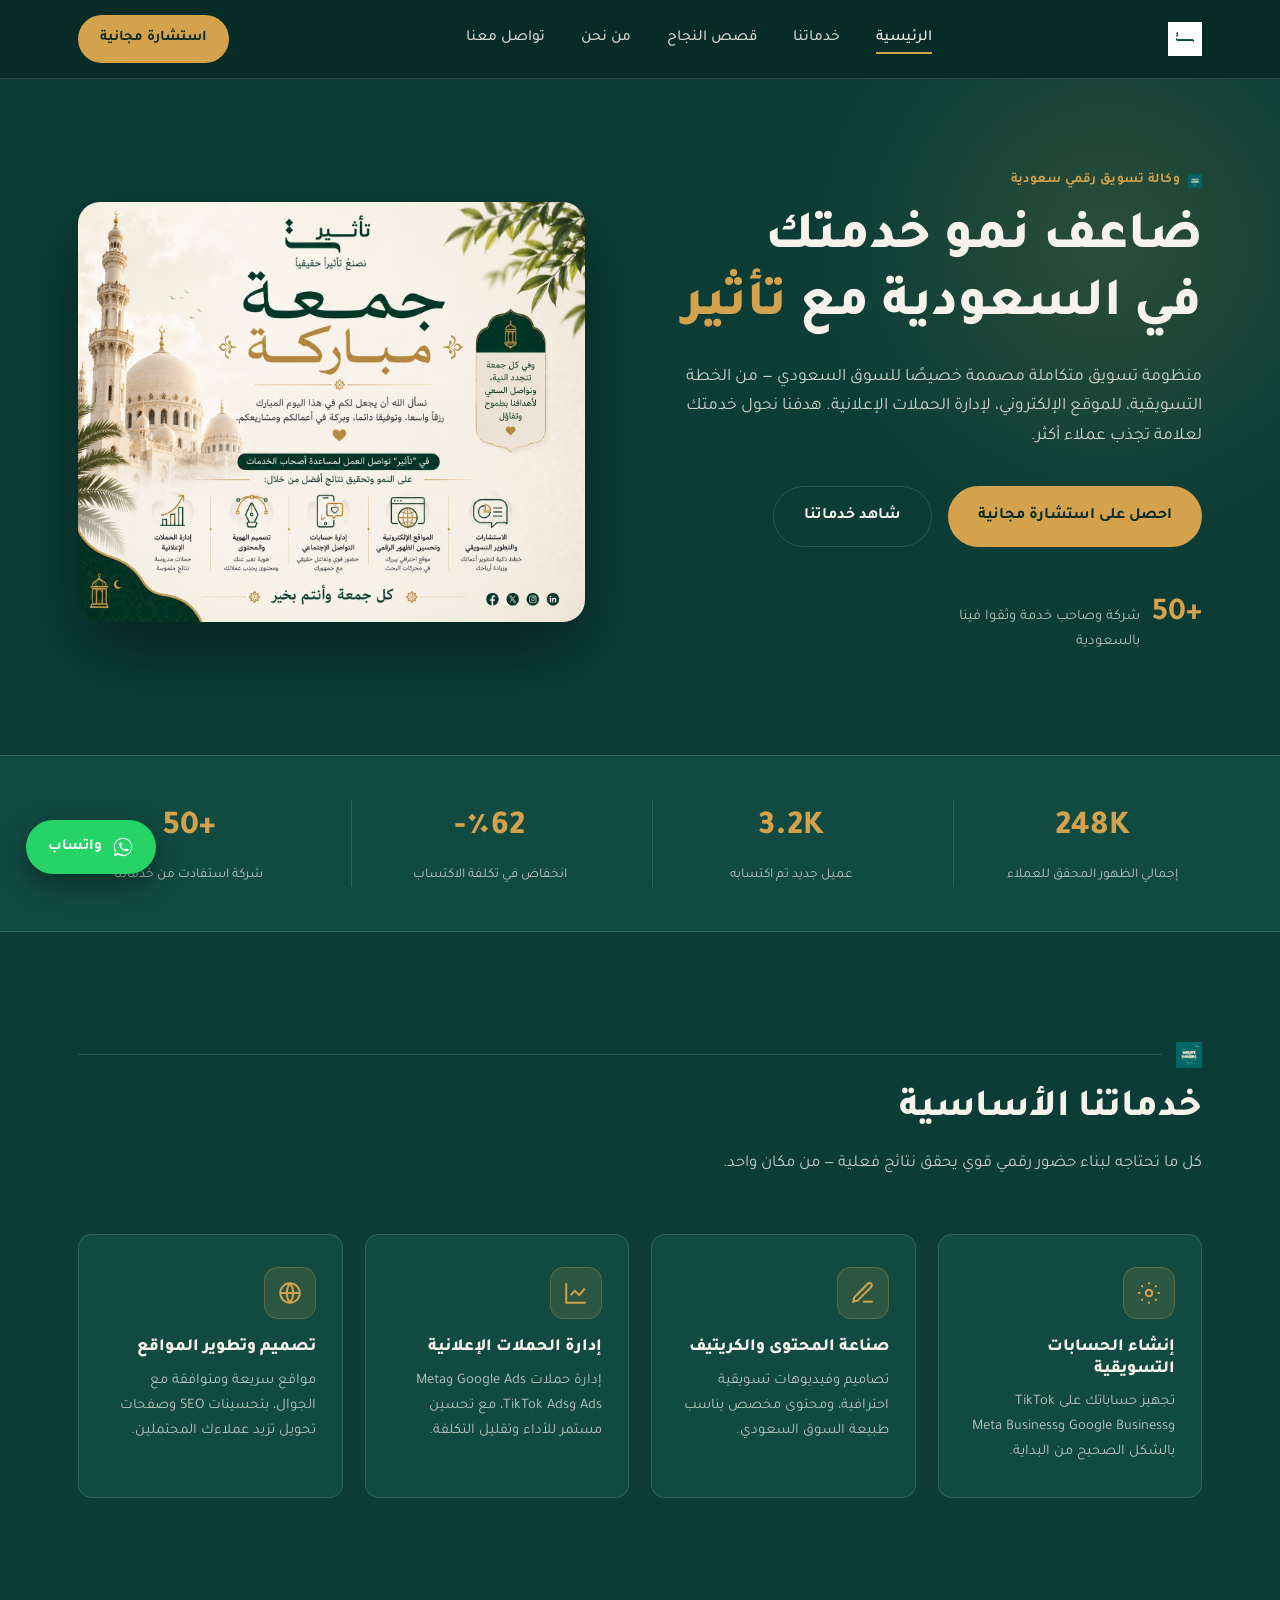
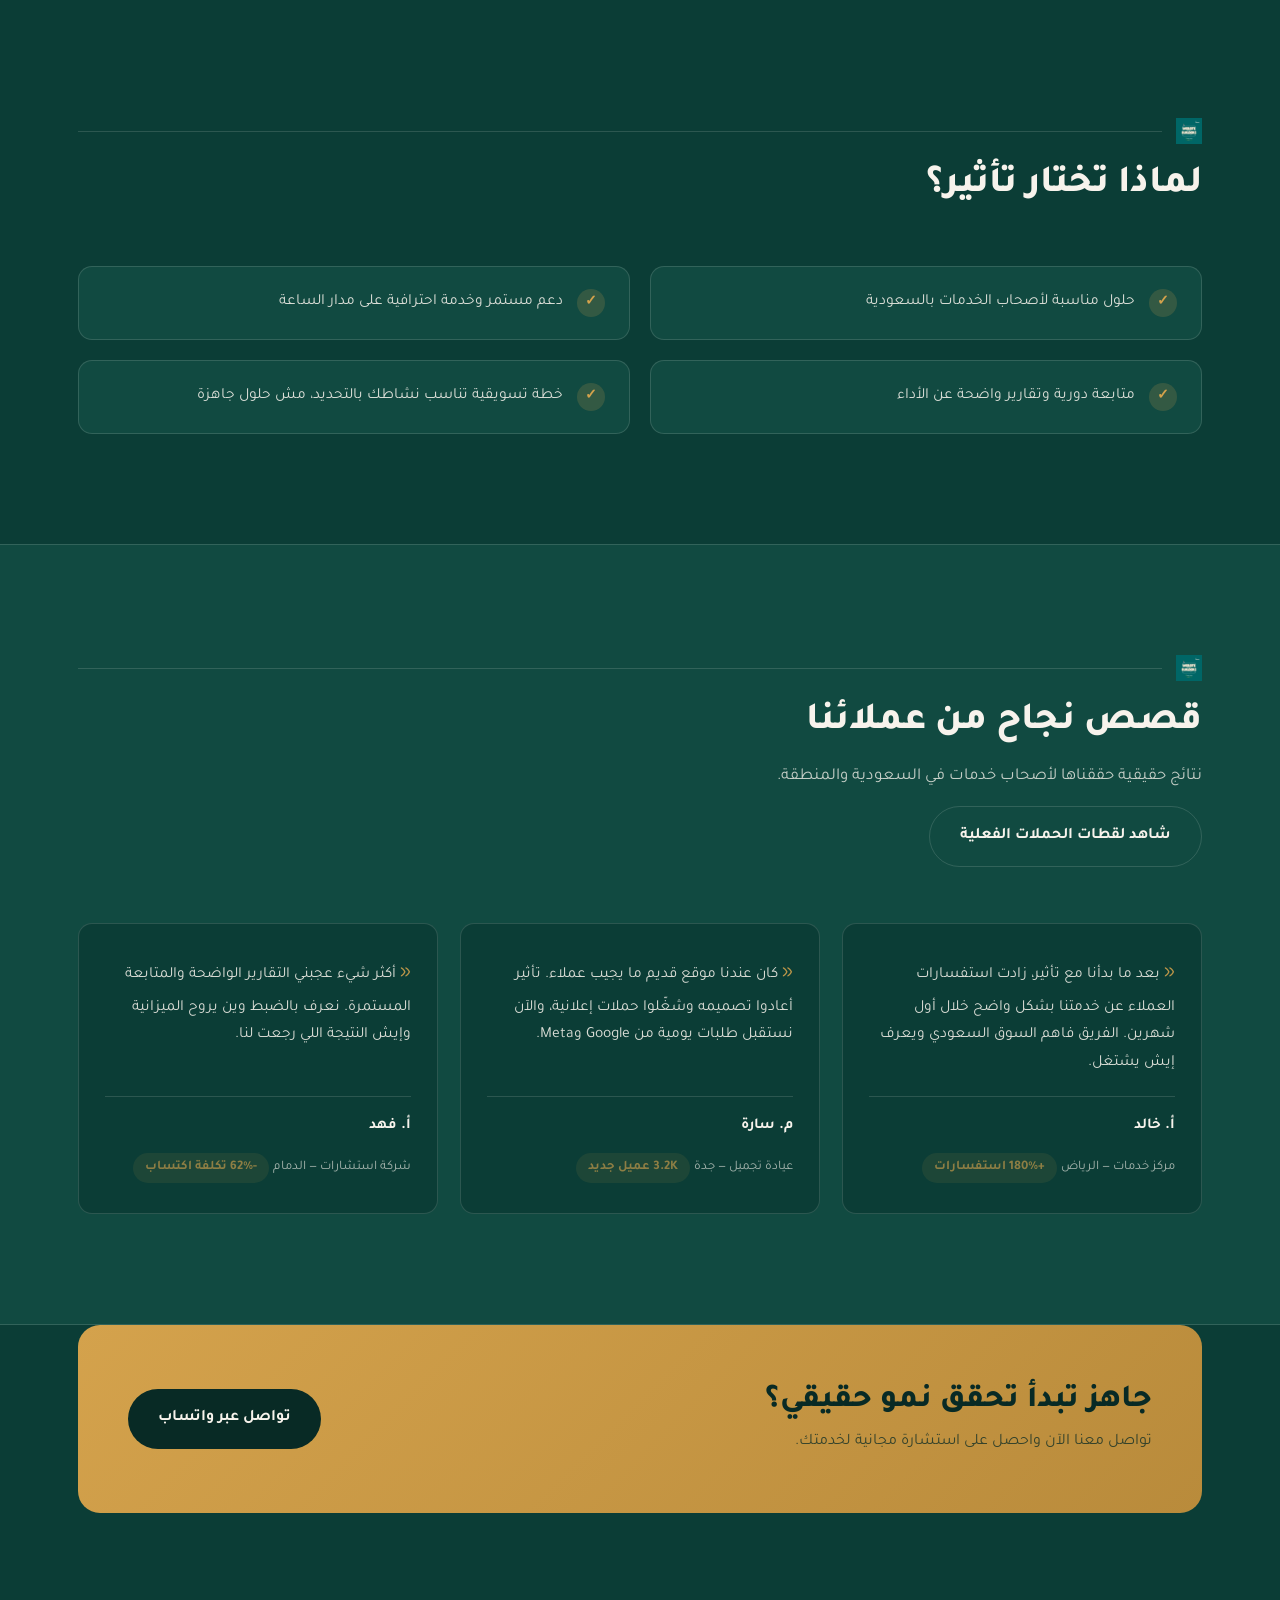
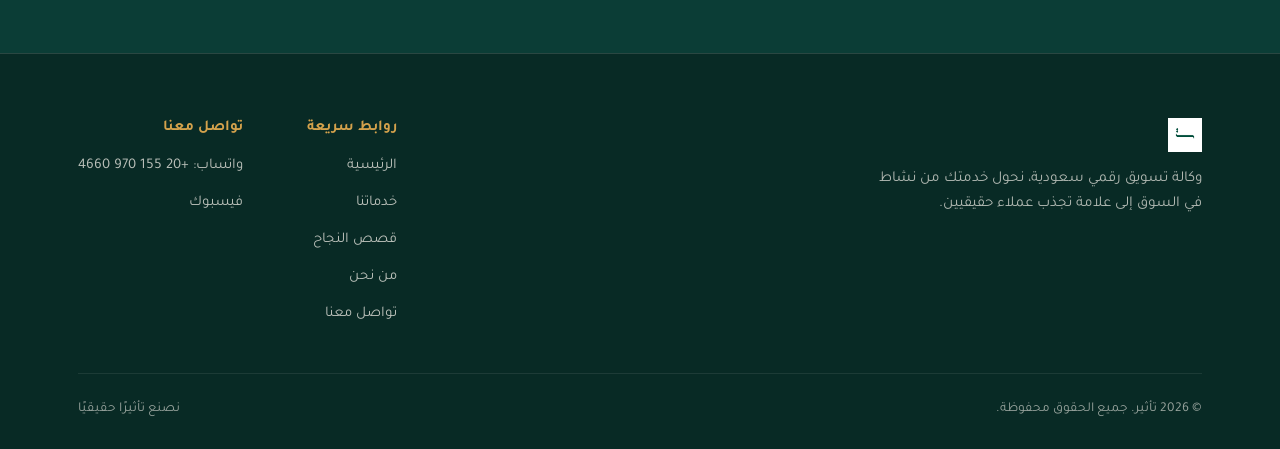
==== commit 09ed0da1: "." ====
--- a/index.html
+++ b/index.html
@@ -47,6 +47,7 @@
       <ul>
         <li><a href="index.html" class="active">الرئيسية</a></li>
         <li><a href="services.html">خدماتنا</a></li>
+        <li><a href="case-studies.html">قصص النجاح</a></li>
         <li><a href="about.html">من نحن</a></li>
         <li><a href="contact.html">تواصل معنا</a></li>
       </ul>
@@ -199,6 +200,7 @@
     <div class="section-head">
       <h2>قصص نجاح من عملائنا</h2>
       <p>نتائج حقيقية حققناها لأصحاب خدمات في السعودية والمنطقة.</p>
+      <a href="case-studies.html" class="btn btn-ghost" style="margin-top:14px;display:inline-flex;">شاهد لقطات الحملات الفعلية</a>
     </div>
     <div class="testimonials-grid">
       <article class="testimonial-card">
@@ -256,6 +258,7 @@
           <ul>
             <li><a href="index.html">الرئيسية</a></li>
             <li><a href="services.html">خدماتنا</a></li>
+            <li><a href="case-studies.html">قصص النجاح</a></li>
             <li><a href="about.html">من نحن</a></li>
             <li><a href="contact.html">تواصل معنا</a></li>
           </ul>
